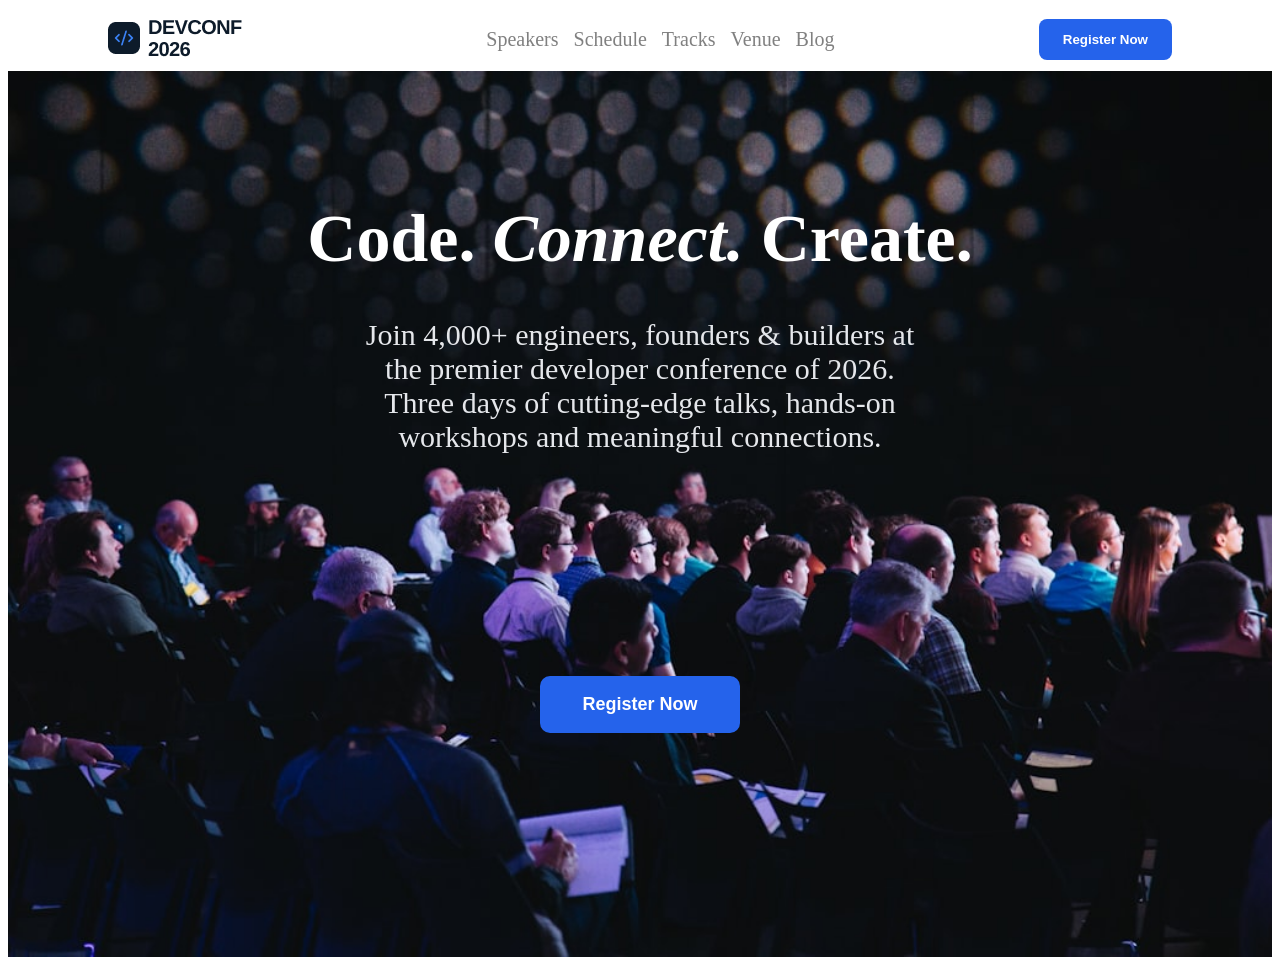
==== index.html @ 50cdba3d "fixed some github issues" ====
<!DOCTYPE html>
<html lang="en">
<head>
    <meta charset="UTF-8">
    <meta name="viewport" content="width=device-width, initial-scale=1.0">
    <title>DevConf 2026</title>
    <link rel="stylesheet" href="style.css">
</head>
<body>
    <nav class="navbar">
        <div>
            <img src="./assets/logo.png" alt="logo">
        </div>
        <div>
            <ul class="navUl">
                <li><a>Speakers</a></li>
                <li><a>Schedule</a></li>
                <li><a>Tracks</a></li>
                <li><a>Venue</a></li>
                <li><a>Blog</a></li>
            </ul>
        </div>
        <div>
            <button class="btn-primary">Register Now</button>
        </div>
    </nav>
    <section class="hero">
        <div class="hero-text">
            <h1>Code. <em>Connect.</em> Create.</h1>
        <p>Join 4,000+ engineers, founders & builders at the premier developer conference of 2026. Three days of cutting-edge talks, hands-on workshops and meaningful connections.</p>
        
        </div>
        <button class="hero-btn">Register Now</button>
    </section>
</body>
</html>
---- style.css ----
.navbar{
    display: flex;
    justify-content: space-between;
    align-items: center;
    padding: 0 100px;
}
.navUl{
    display: flex;
    gap: 15px;
    font-size: 20px;
}
.navbar li{
    color: grey;
    list-style: none;
}
.btn-primary{
    background:#2563eb;
    color:#fff;
    padding:13px 24px;
    border: none;
    border-radius:8px;
    font-weight:600;
    transition:.3s;
}

.btn-primary:hover{
    background:#1d4ed8;
}

/* Hero Section */
.hero {
    display: flex;
    align-items: center;
    flex-direction: column;
    color: white;
    background-image: url("./assets/banner.jpg");
    background-repeat: no-repeat;
    background-size: cover;
    height: 70vh;
    padding: 8rem 0;
    gap: 12rem;
}
.hero h1{
    font-size:68px;
    font-weight:800;
    margin: 0;
}
.hero p{
    font-size:30px;
    color:#e5e7eb;
    max-width: 45vw;
}

.hero-btn{
    display:inline-block;
    padding:18px 42px;
    background:#2563eb;
    color:white;
    font-size:18px;
    border: none;
    border-radius:10px;
    font-weight:600;
}

.hero-text{
    display: flex;
    flex-direction: column;
    justify-content: center;
    align-items: center;
    text-align: center;
    gap: 10px;
}
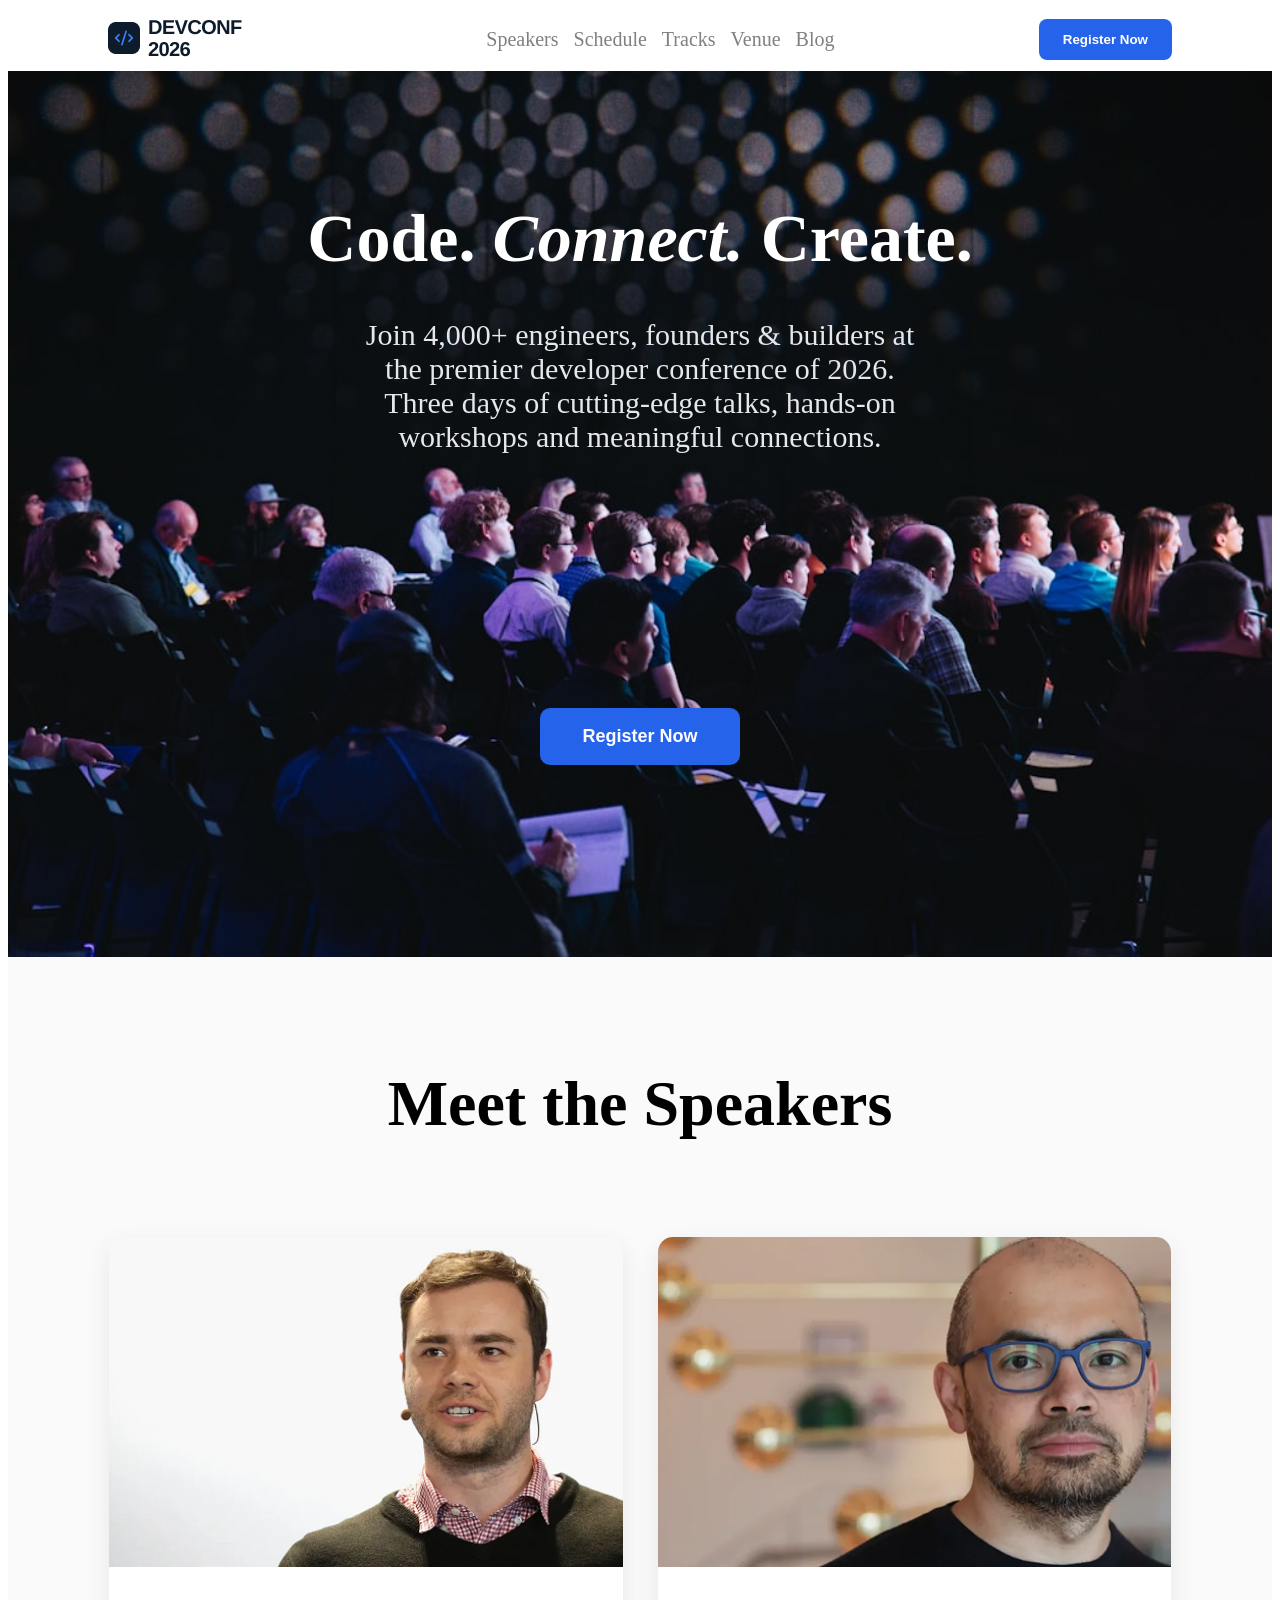
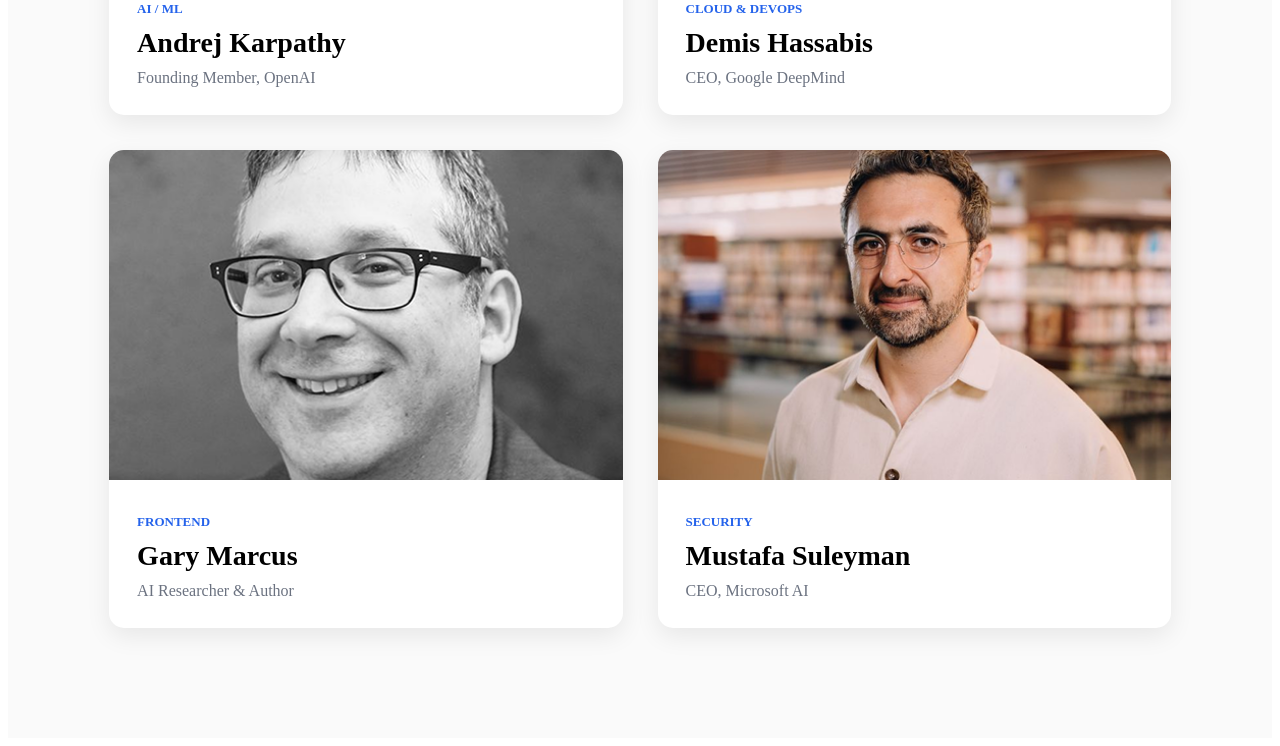
==== commit 0f7a1662: "Completed Speaker Section" ====
--- a/index.html
+++ b/index.html
@@ -24,6 +24,7 @@
             <button class="btn-primary">Register Now</button>
         </div>
     </nav>
+    <!-- Hero Section -->
     <section class="hero">
         <div class="hero-text">
             <h1>Code. <em>Connect.</em> Create.</h1>
@@ -32,5 +33,47 @@
         </div>
         <button class="hero-btn">Register Now</button>
     </section>
+    <!-- Speaker Section -->
+
+<section class="speakers">
+        <h2 class="speaker-title">Meet the Speakers</h2>
+    <div class="speaker-grid">
+        <div class="speaker-card">
+            <img src="./assets/andrej.png" alt="Speaker">
+            <div class="speaker-content">
+                <span class="category">AI / ML</span>
+                <h3>Andrej Karpathy</h3>
+                <p>Founding Member, OpenAI</p>
+            </div>
+        </div>
+
+        <div class="speaker-card">
+            <img src="./assets/demis.png" alt="Speaker">
+            <div class="speaker-content">
+                <span class="category">CLOUD & DEVOPS</span>
+                <h3>Demis Hassabis</h3>
+                <p>CEO, Google DeepMind</p>
+            </div>
+        </div>
+
+        <div class="speaker-card">
+            <img src="./assets/gary.png" alt="Speaker">
+            <div class="speaker-content">
+                <span class="category"> FRONTEND</span>
+                <h3>Gary Marcus</h3>
+                <p>AI Researcher & Author</p>
+            </div>
+        </div>
+
+        <div class="speaker-card">
+            <img src="./assets/mustafa.png" alt="Speaker">
+            <div class="speaker-content">
+                <span class="category">SECURITY</span>
+                <h3>Mustafa Suleyman</h3>
+                <p>CEO, Microsoft AI</p>
+            </div>
+        </div>
+    </div>
+</section>
 </body>
 </html>
--- a/style.css
+++ b/style.css
@@ -1,72 +1,132 @@
-.navbar{
-    display: flex;
-    justify-content: space-between;
-    align-items: center;
-    padding: 0 100px;
+.navbar {
+  display: flex;
+  justify-content: space-between;
+  align-items: center;
+  padding: 0 100px;
 }
-.navUl{
-    display: flex;
-    gap: 15px;
-    font-size: 20px;
+.navUl {
+  display: flex;
+  gap: 15px;
+  font-size: 20px;
 }
-.navbar li{
-    color: grey;
-    list-style: none;
+.navbar li {
+  color: grey;
+  list-style: none;
 }
-.btn-primary{
-    background:#2563eb;
-    color:#fff;
-    padding:13px 24px;
-    border: none;
-    border-radius:8px;
-    font-weight:600;
-    transition:.3s;
+.btn-primary {
+  background: #2563eb;
+  color: #fff;
+  padding: 13px 24px;
+  border: none;
+  border-radius: 8px;
+  font-weight: 600;
+  transition: 0.3s;
 }
 
-.btn-primary:hover{
-    background:#1d4ed8;
+.btn-primary:hover {
+  background: #1d4ed8;
 }
 
 /* Hero Section */
 .hero {
-    display: flex;
-    align-items: center;
-    flex-direction: column;
-    color: white;
-    background-image: url("./assets/banner.jpg");
-    background-repeat: no-repeat;
-    background-size: cover;
-    height: 70vh;
-    padding: 8rem 0;
-    gap: 12rem;
+  display: flex;
+  align-items: center;
+  flex-direction: column;
+  color: white;
+  background-image: url("./assets/banner.jpg");
+  background-repeat: no-repeat;
+  background-size: cover;
+  height: 70vh;
+  padding: 8rem 0;
+  gap: 14rem;
 }
-.hero h1{
-    font-size:68px;
-    font-weight:800;
-    margin: 0;
+.hero h1 {
+  font-size: 68px;
+  font-weight: 800;
+  margin: 0;
 }
-.hero p{
-    font-size:30px;
-    color:#e5e7eb;
-    max-width: 45vw;
+.hero p {
+  font-size: 30px;
+  color: #e5e7eb;
+  max-width: 45vw;
 }
 
-.hero-btn{
-    display:inline-block;
-    padding:18px 42px;
-    background:#2563eb;
-    color:white;
-    font-size:18px;
-    border: none;
-    border-radius:10px;
-    font-weight:600;
+.hero-btn {
+  display: inline-block;
+  padding: 18px 42px;
+  background: #2563eb;
+  color: white;
+  font-size: 18px;
+  border: none;
+  border-radius: 10px;
+  font-weight: 600;
+}
+.hero-btn:hover {
+  background: #1d4ed8;
+  transform: translateY(-3px);
 }
 
-.hero-text{
-    display: flex;
-    flex-direction: column;
-    justify-content: center;
-    align-items: center;
-    text-align: center;
-    gap: 10px;
+.hero-text {
+  display: flex;
+  flex-direction: column;
+  justify-content: center;
+  align-items: center;
+  text-align: center;
+  gap: 10px;
 }
+
+/* Speaker Section */
+
+.speaker-title {
+  text-align: center;
+  margin-top: 0;
+  margin-bottom: 6rem;
+  font-size: 4rem;
+  font-weight: 800;
+}
+
+.speakers {
+  padding: 110px 8%;
+  background: #fafafa;
+}
+.speaker-grid {
+  display: grid;
+  grid-template-columns: repeat(2, 1fr);
+  gap: 35px;
+  max-width: 1200px;
+  margin: auto;
+}
+
+.speaker-card {
+  background: #fff;
+  border-radius: 15px;
+  box-shadow:0 8px 25px rgba(0,0,0,.08);
+}
+
+.speaker-card img {
+  width: 100%;
+  height: 330px;
+  object-fit: cover;
+  border-radius: 15px 15px 0 0;
+}
+
+.speaker-content {
+  padding: 28px;
+}
+
+.category {
+  color: #2563eb;
+  font-size: 13px;
+  font-weight: 700;
+}
+
+.speaker-content h3 {
+  font-size: 28px;
+  margin: 10px 0;
+}
+
+.speaker-content p {
+  color: #6b7280;
+  font-size: 16px;
+  margin: 0;
+}
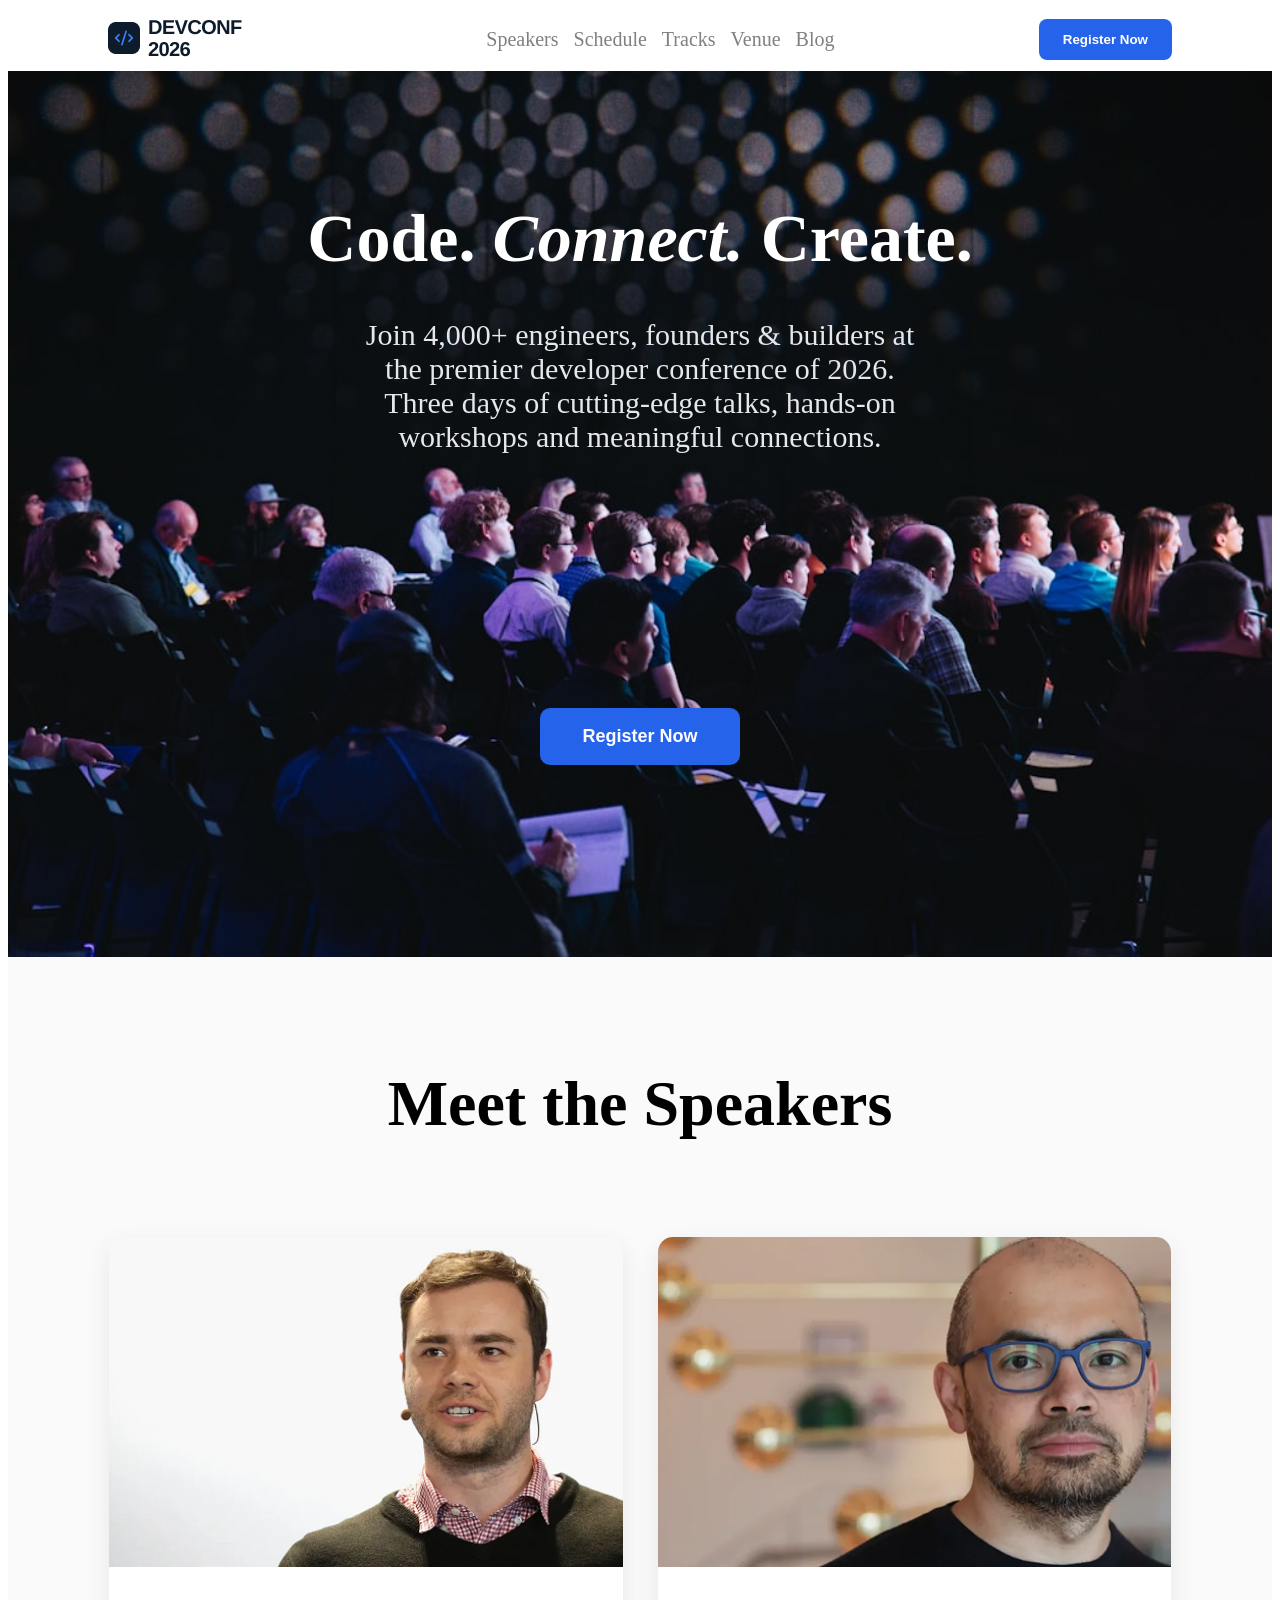
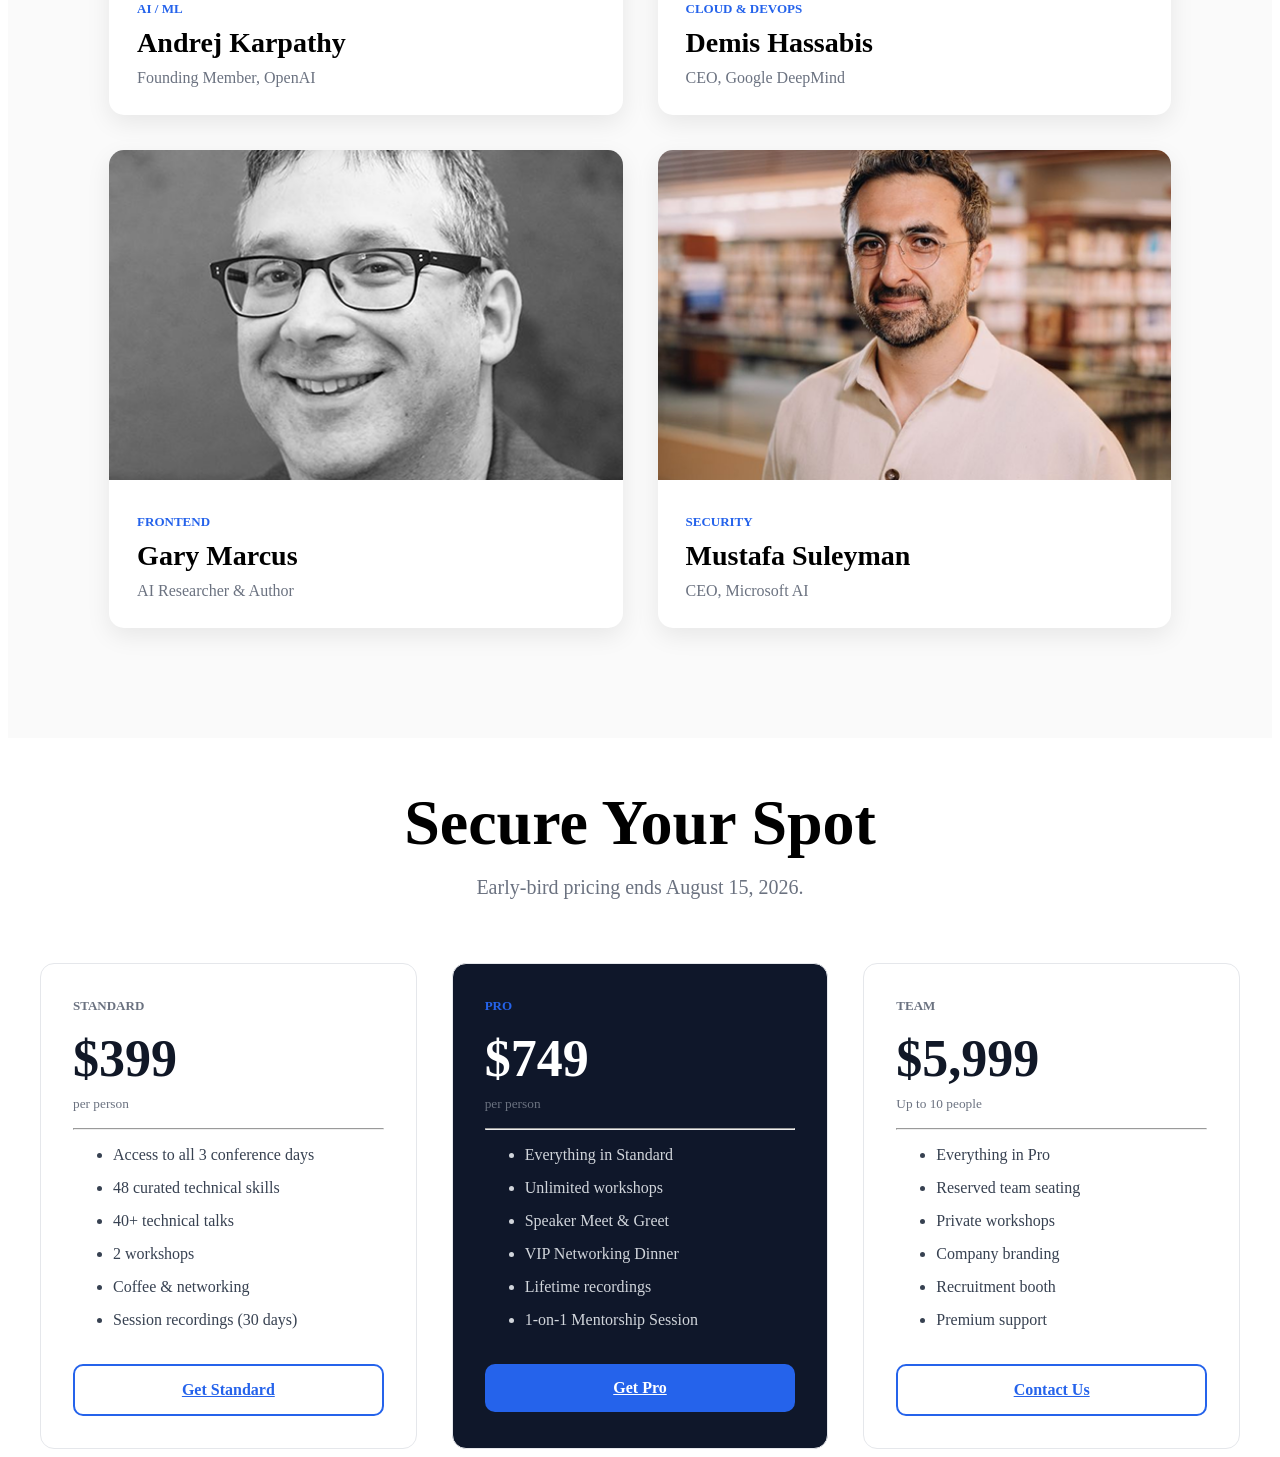
==== commit a54d040b: "Completed Pricing Section" ====
--- a/index.html
+++ b/index.html
@@ -34,8 +34,7 @@
         <button class="hero-btn">Register Now</button>
     </section>
     <!-- Speaker Section -->
-
-<section class="speakers">
+     <section class="speakers">
         <h2 class="speaker-title">Meet the Speakers</h2>
     <div class="speaker-grid">
         <div class="speaker-card">
@@ -75,5 +74,70 @@
         </div>
     </div>
 </section>
+
+<!-- Price Section -->
+
+<section class="price">
+    <div class="price-header">
+        <h2>Secure Your Spot</h2>
+        <p>Early-bird pricing ends August 15, 2026.
+        </p>
+    </div>
+
+    <div class="price-grid">
+        <div class="price-card">
+            <span class="plan">STANDARD</span>
+            <h3>$399</h3>
+            <small>per person</small>
+            <hr>
+            <ul>
+                <li> Access to all 3 conference days</li>
+                <li> 48 curated technical skills</li>
+                <li> 40+ technical talks</li>
+                <li> 2 workshops</li>
+                <li> Coffee & networking</li>
+                <li> Session recordings (30 days)</li>
+            </ul>
+            <a href="#" class="price-btn">Get Standard</a>
+        </div>
+
+        <div class="price-card featured">
+            <span class="plan">PRO</span>
+            <h3>$749</h3>
+            <small>per person</small>
+            <hr>
+            <ul>
+                <li> Everything in Standard</li>
+                <li> Unlimited workshops</li>
+                <li> Speaker Meet & Greet</li>
+                <li> VIP Networking Dinner</li>
+                <li> Lifetime recordings</li>
+                <li> 1-on-1 Mentorship Session</li>
+            </ul>
+            <a href="#" class="price-btn featured-btn">
+                Get Pro
+            </a>
+        </div>
+        <div class="price-card">
+            <span class="plan">TEAM</span>
+            <h3>$5,999</h3>
+            <small>Up to 10 people</small>
+            <hr>
+            <ul>
+                <li> Everything in Pro</li>
+                <li> Reserved team seating</li>
+                <li> Private workshops</li>
+                <li> Company branding</li>
+                <li> Recruitment booth</li>
+                <li> Premium support</li>
+            </ul>
+            <a href="#" class="price-btn">
+                Contact Us
+            </a>
+        </div>
+    </div>
+</section>
+
+<!-- Something Missing Section -->
 </body>
 </html>
--- a/style.css
+++ b/style.css
@@ -130,3 +130,116 @@
   font-size: 16px;
   margin: 0;
 }
+
+/* Price Section */
+.price-header{
+    margin-bottom: 4rem;
+}
+.price-header h2{
+  text-align: center;
+  margin-top: 3rem;
+  margin-bottom: 1rem;
+  font-size: 4rem;
+  font-weight: 800;
+}
+.price-header p{
+    color:#6b7280;
+    font-size:1.25rem;
+    text-align: center;
+    margin-bottom: 1rem;
+    max-width:700px;
+    margin:auto;
+
+}
+.price{
+    padding-top: 0;
+    background:#ffffff;
+}
+
+.price-grid{
+    max-width:1200px;
+    margin:auto;
+    display:grid;
+    grid-template-columns:repeat(3,1fr);
+    gap:35px;
+}
+
+.price-card{
+    background:#fff;
+    border-radius:14px;
+    padding: 2rem;
+    border:1px solid #e5e7eb;
+}
+
+.plan{
+    display:inline-block;
+    color:#6b7280;
+    font-size:13px;
+    font-weight:700;
+    margin-bottom:15px;
+}
+
+.price-card h3{
+    font-size:52px;
+    margin-bottom:8px;
+    margin-top: 0;
+    color:#111827;
+}
+
+.price-card small{
+    display:block;
+    margin-bottom: 1rem;
+    margin-top: 0;
+    color:#6b7280;
+}
+
+.price-card ul{
+    margin-bottom:35px;
+}
+
+.price-card li{
+    margin-bottom:15px;
+    color:#374151;
+}
+.price-btn{
+    display:block;
+    text-align:center;
+    padding:15px;
+    border-radius:10px;
+    border:2px solid #2563eb;
+    color:#2563eb;
+    font-weight:600;
+}
+
+.price-btn:hover{
+    background:#2563eb;
+    color:#fff;
+}
+
+.featured{
+    background:#0f172a;
+    color:#fff;
+}
+
+.featured h3{
+    color:#fff;
+}
+
+.featured li,
+.featured .plan{
+    color:#d1d5db;
+}
+.featured .plan{
+    color: #2563eb;
+}
+.featured-btn{
+    background:#2563eb;
+    border:none;
+    color:#fff;
+}
+
+.featured-btn:hover{
+    background:#1d4ed8;
+}
+
+/* Something Missing Section */
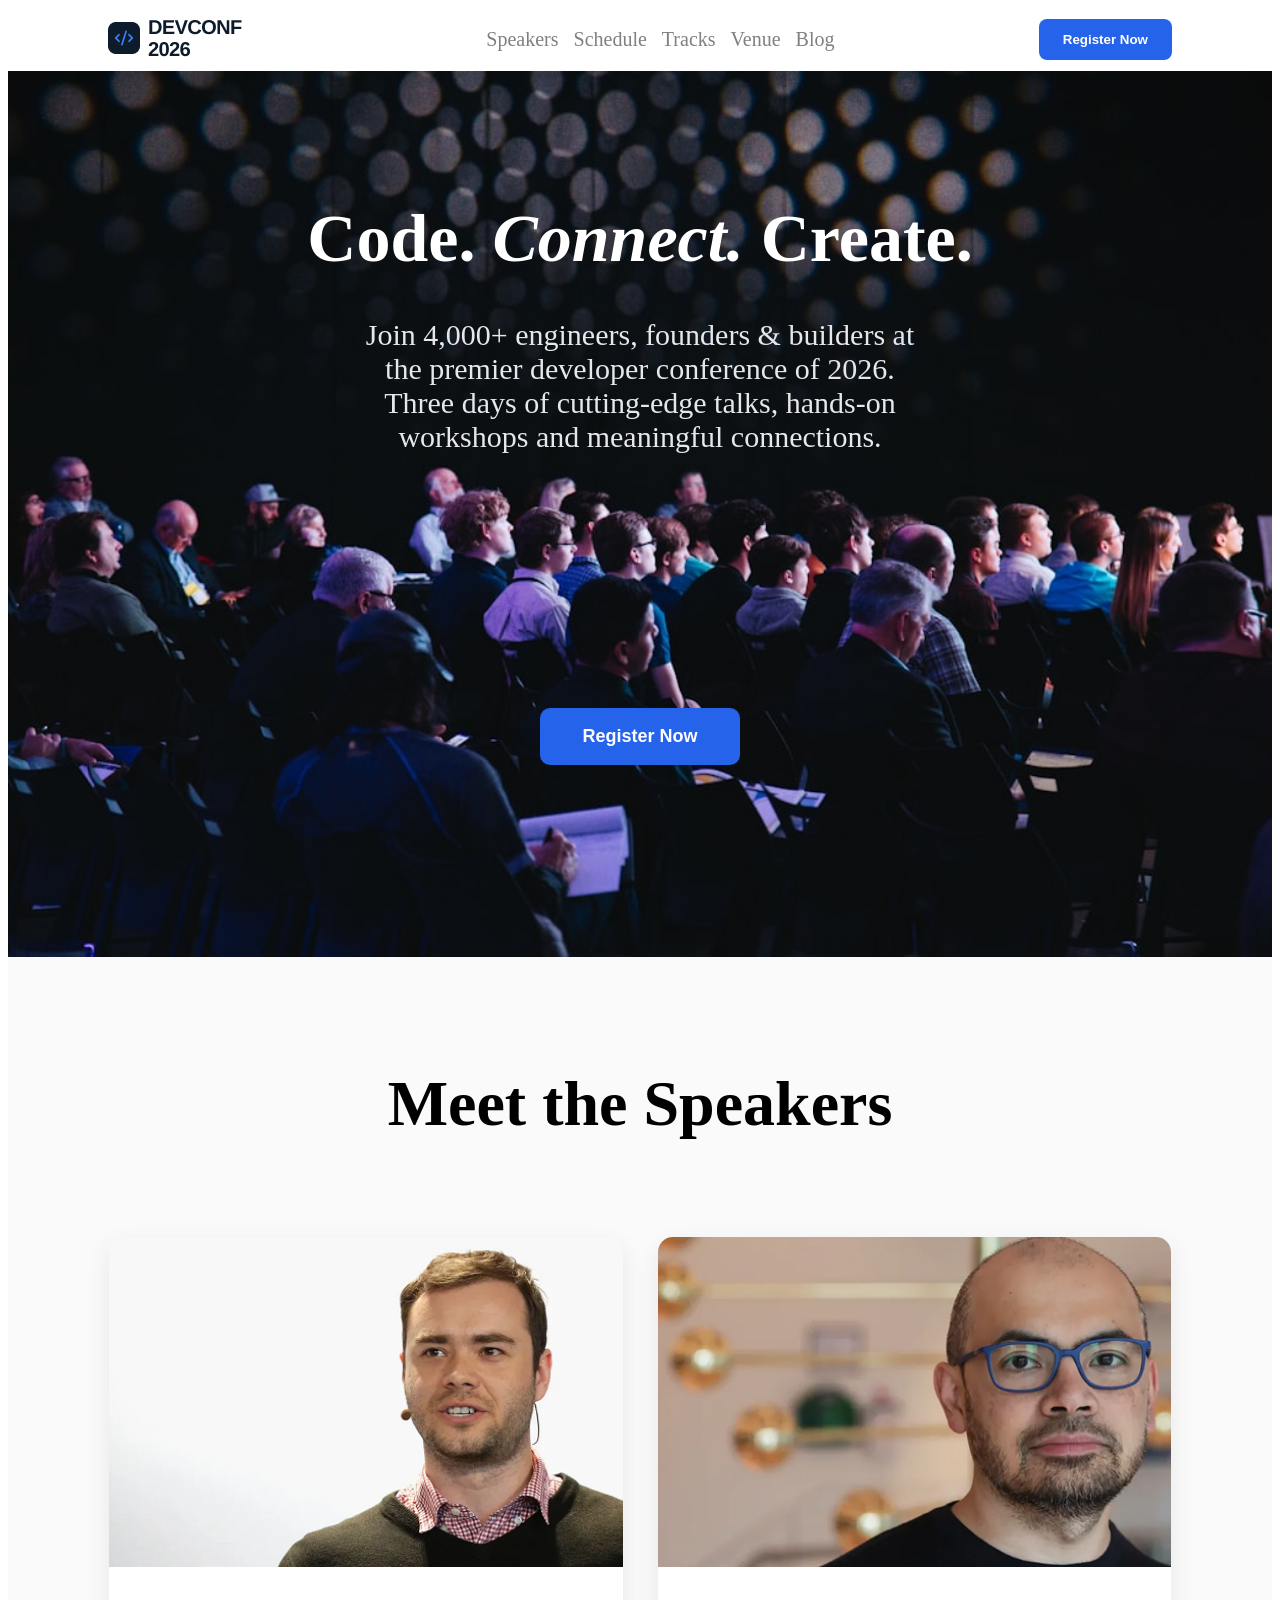
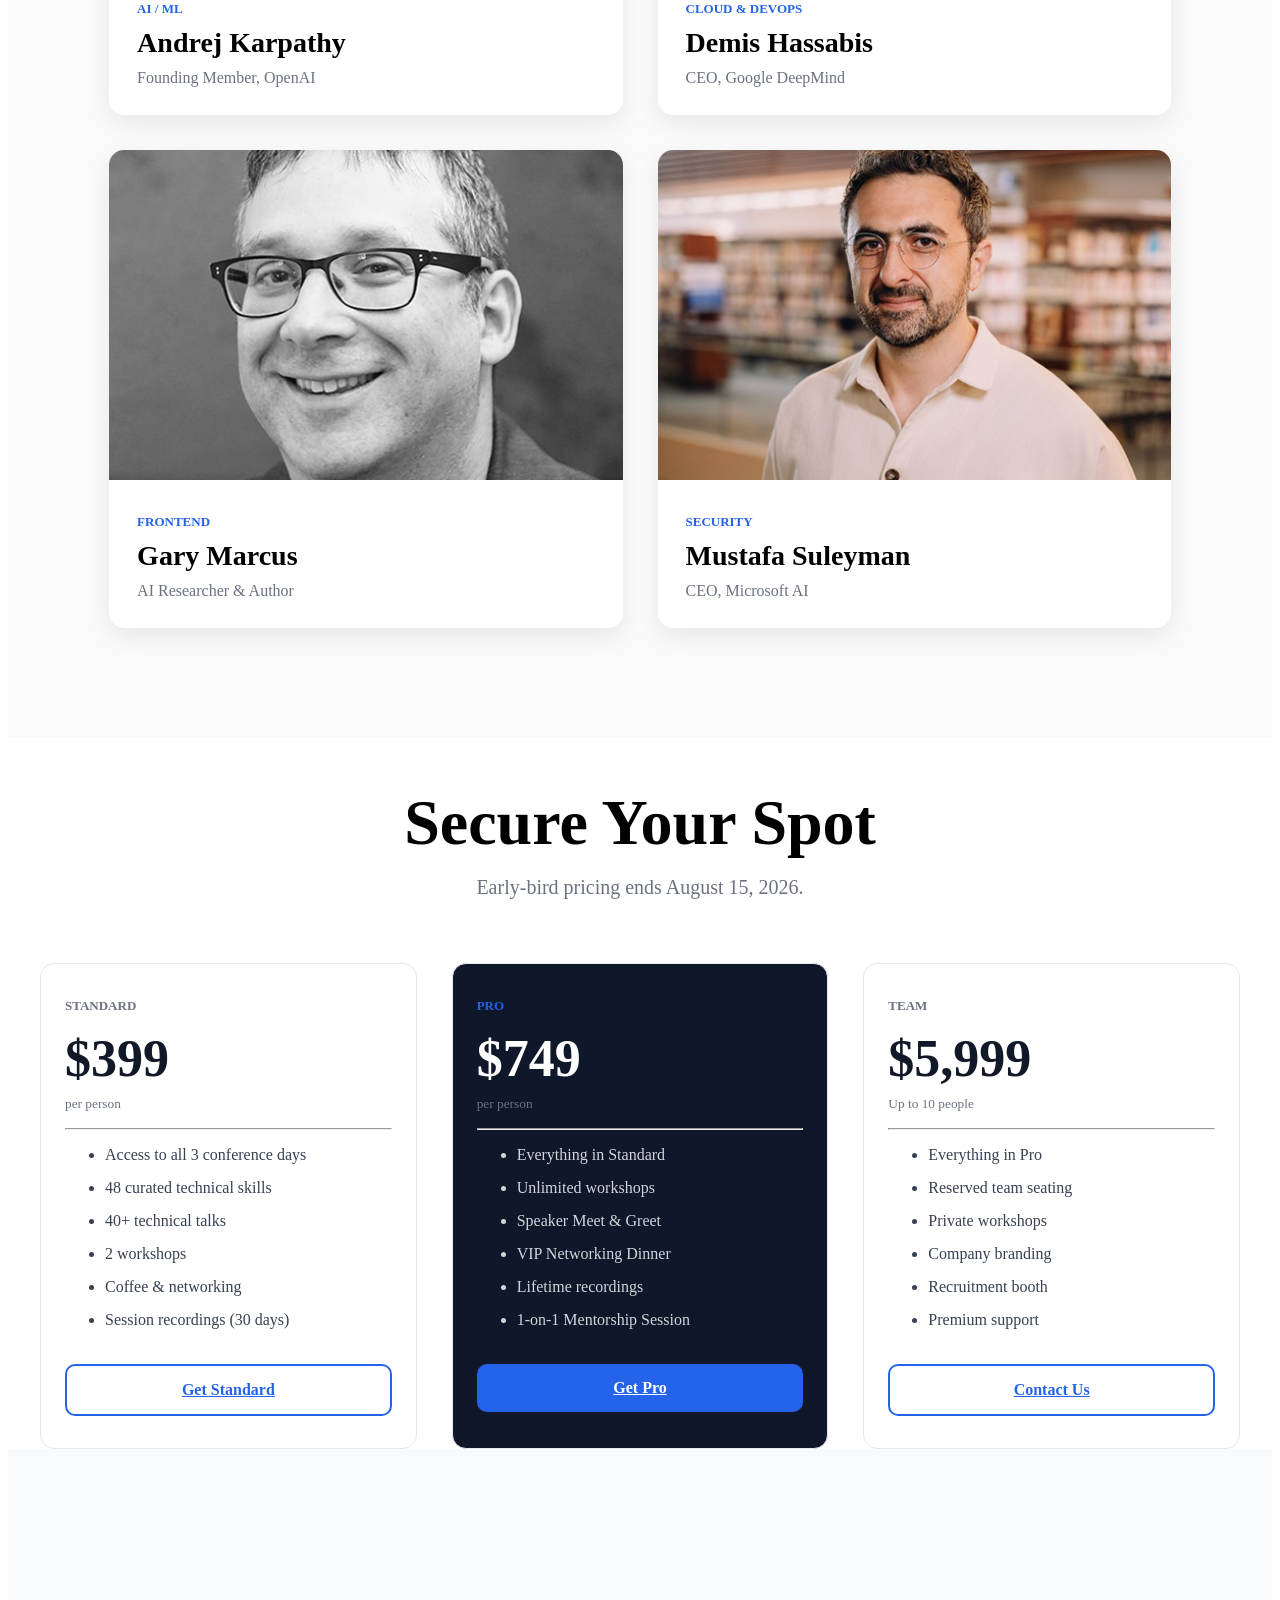
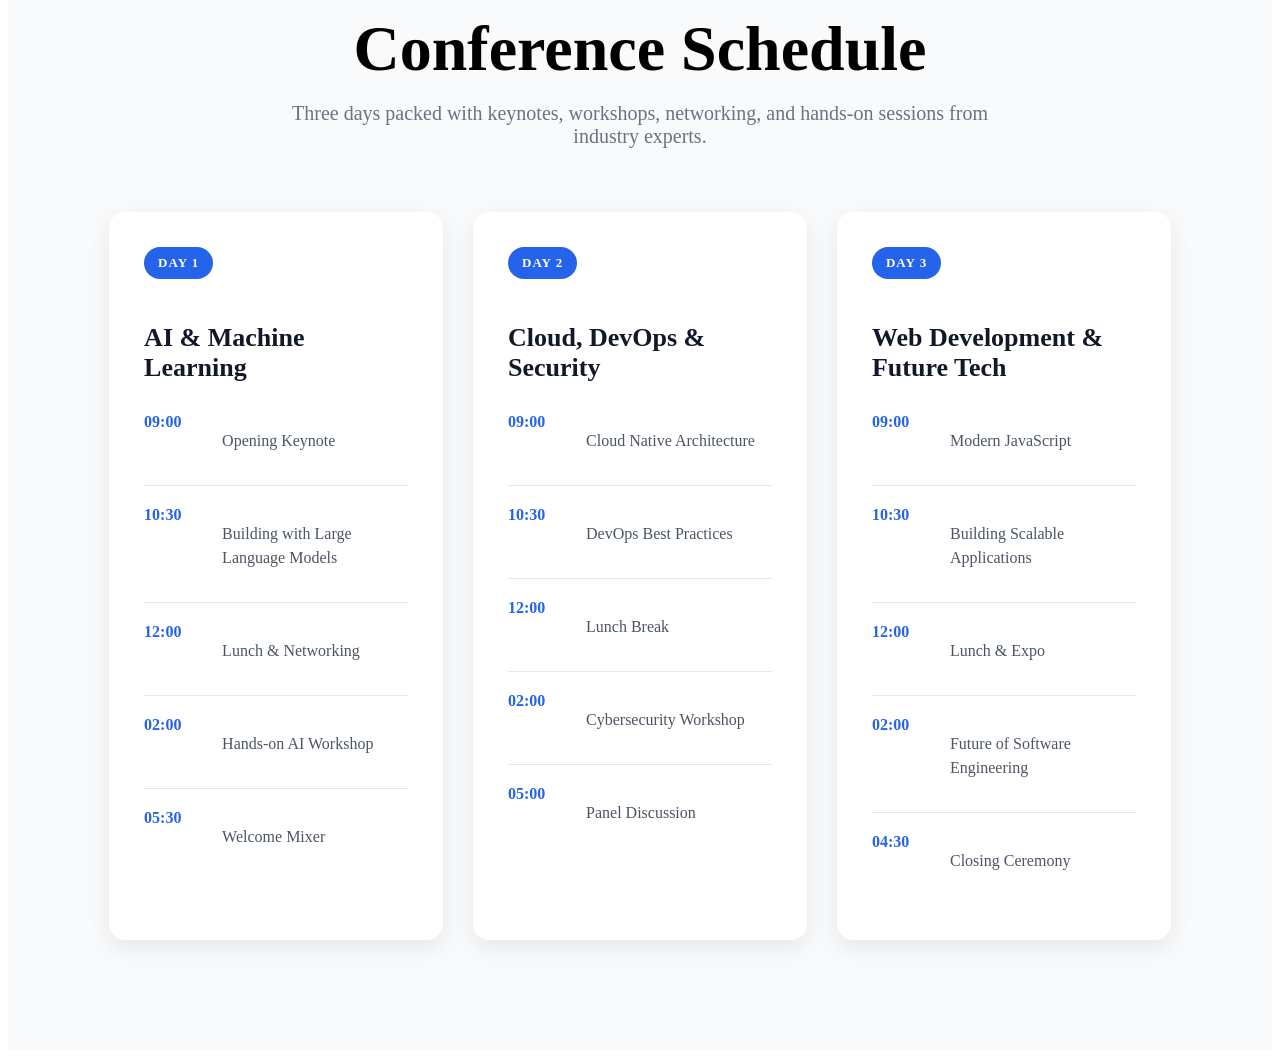
==== commit d22d604a: "Schedule section completed" ====
--- a/index.html
+++ b/index.html
@@ -139,5 +139,141 @@
 </section>
 
 <!-- Something Missing Section -->
+<!-- Schedule -->
+
+<section class="schedule">
+
+    <div class="schedule-title">
+        <h2>Conference Schedule</h2>
+        <p>
+            Three days packed with keynotes, workshops, networking,
+            and hands-on sessions from industry experts.
+        </p>
+    </div>
+
+    <div class="schedule-grid">
+
+        <!-- DAY 1 -->
+
+        <div class="day-card">
+
+            <span class="day">DAY 1</span>
+
+            <h3>AI & Machine Learning</h3>
+
+            <div class="timeline">
+
+                <div class="event">
+                    <span>09:00</span>
+                    <p>Opening Keynote</p>
+                </div>
+
+                <div class="event">
+                    <span>10:30</span>
+                    <p>Building with Large Language Models</p>
+                </div>
+
+                <div class="event">
+                    <span>12:00</span>
+                    <p>Lunch & Networking</p>
+                </div>
+
+                <div class="event">
+                    <span>02:00</span>
+                    <p>Hands-on AI Workshop</p>
+                </div>
+
+                <div class="event">
+                    <span>05:30</span>
+                    <p>Welcome Mixer</p>
+                </div>
+
+            </div>
+
+        </div>
+
+        <!-- DAY 2 -->
+
+        <div class="day-card">
+
+            <span class="day">DAY 2</span>
+
+            <h3>Cloud, DevOps & Security</h3>
+
+            <div class="timeline">
+
+                <div class="event">
+                    <span>09:00</span>
+                    <p>Cloud Native Architecture</p>
+                </div>
+
+                <div class="event">
+                    <span>10:30</span>
+                    <p>DevOps Best Practices</p>
+                </div>
+
+                <div class="event">
+                    <span>12:00</span>
+                    <p>Lunch Break</p>
+                </div>
+
+                <div class="event">
+                    <span>02:00</span>
+                    <p>Cybersecurity Workshop</p>
+                </div>
+
+                <div class="event">
+                    <span>05:00</span>
+                    <p>Panel Discussion</p>
+                </div>
+
+            </div>
+
+        </div>
+
+        <!-- DAY 3 -->
+
+        <div class="day-card">
+
+            <span class="day">DAY 3</span>
+
+            <h3>Web Development & Future Tech</h3>
+
+            <div class="timeline">
+
+                <div class="event">
+                    <span>09:00</span>
+                    <p>Modern JavaScript</p>
+                </div>
+
+                <div class="event">
+                    <span>10:30</span>
+                    <p>Building Scalable Applications</p>
+                </div>
+
+                <div class="event">
+                    <span>12:00</span>
+                    <p>Lunch & Expo</p>
+                </div>
+
+                <div class="event">
+                    <span>02:00</span>
+                    <p>Future of Software Engineering</p>
+                </div>
+
+                <div class="event">
+                    <span>04:30</span>
+                    <p>Closing Ceremony</p>
+                </div>
+
+            </div>
+
+        </div>
+
+    </div>
+
+</section>
+
+
 </body>
 </html>
--- a/style.css
+++ b/style.css
@@ -167,7 +167,7 @@
 .price-card{
     background:#fff;
     border-radius:14px;
-    padding: 2rem;
+    padding: 2rem 1.5rem;
     border:1px solid #e5e7eb;
 }
 
@@ -243,3 +243,150 @@
 }
 
 /* Something Missing Section */
+/* Schedule */
+
+.schedule{
+
+    padding:110px 8%;
+
+    background:#f8fafc;
+}
+
+.schedule-title{
+    margin-bottom: 4rem;
+}
+
+.schedule-title h2{
+
+  text-align: center;
+
+  margin-bottom: 1rem;
+
+  font-size: 4rem;
+
+  font-weight: 800;
+
+}
+
+.schedule-title p{
+
+    color:#6b7280;
+
+    font-size:1.25rem;
+
+    text-align: center;
+
+    margin-bottom: 1rem;
+
+    max-width:700px;
+
+    margin:auto;
+
+}
+.schedule-grid{
+
+    max-width:1200px;
+
+    margin:auto;
+
+    display:grid;
+
+    grid-template-columns:repeat(3,1fr);
+
+    gap:30px;
+}
+
+.day-card{
+
+    background:#fff;
+
+    border-radius:16px;
+
+    padding:35px;
+
+    box-shadow:0 8px 25px rgba(0,0,0,.08);
+
+    transition:.3s;
+}
+
+.day-card:hover{
+
+    transform:translateY(-8px);
+
+    box-shadow:0 20px 40px rgba(0,0,0,.12);
+}
+
+.day{
+
+    display:inline-block;
+
+    background:#2563eb;
+
+    color:#fff;
+
+    padding:8px 14px;
+
+    border-radius:30px;
+
+    font-size:13px;
+
+    font-weight:700;
+
+    letter-spacing:1px;
+
+    margin-bottom:18px;
+}
+
+.day-card h3{
+
+    margin-bottom:30px;
+
+    font-size:26px;
+
+    color:#111827;
+}
+
+.timeline{
+
+    display:flex;
+
+    flex-direction:column;
+
+    gap:20px;
+}
+
+.event{
+
+    display:flex;
+
+    gap:18px;
+
+    align-items:flex-start;
+
+    padding-bottom:16px;
+
+    border-bottom:1px solid #e5e7eb;
+}
+
+.event:last-child{
+
+    border-bottom:none;
+}
+
+.event span{
+
+    min-width:60px;
+
+    font-weight:700;
+
+    color:#2563eb;
+}
+
+.event p{
+
+    color:#4b5563;
+
+    line-height:1.5;
+}
+
+/* Footer Section */
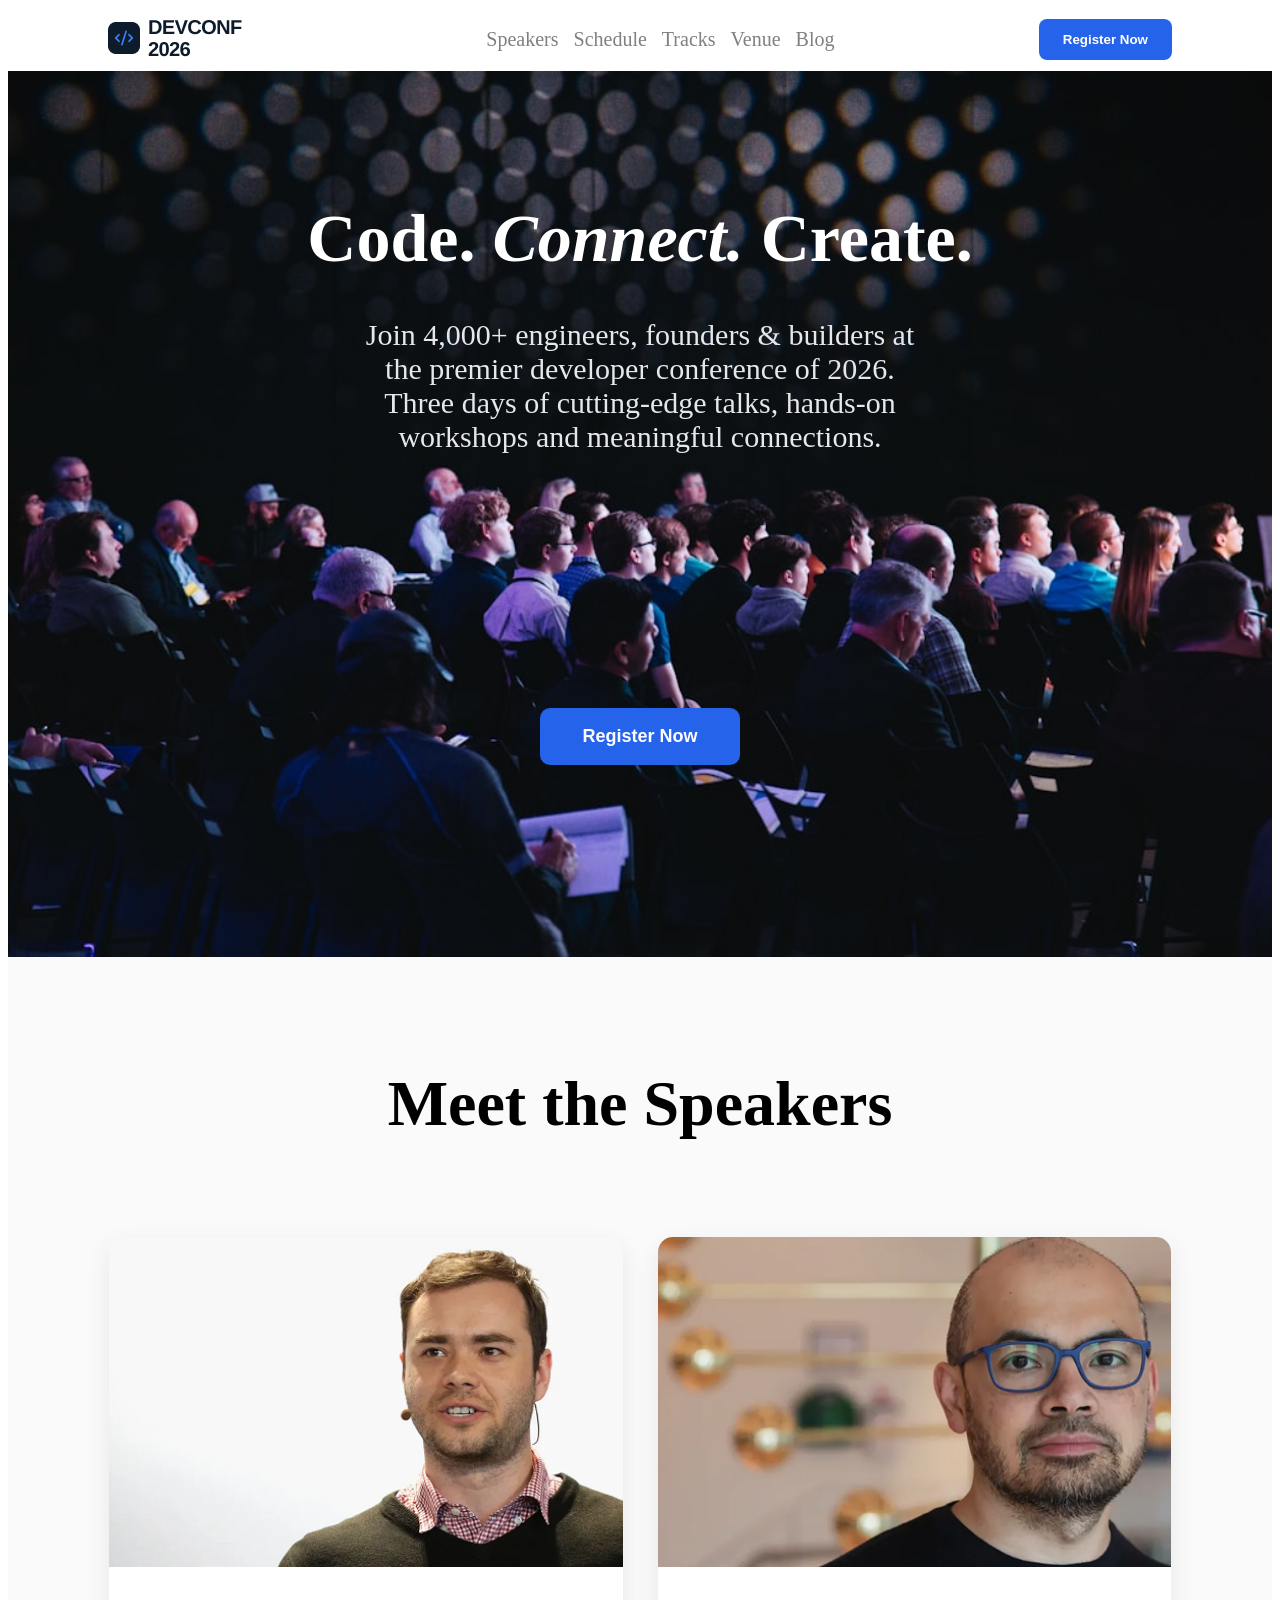
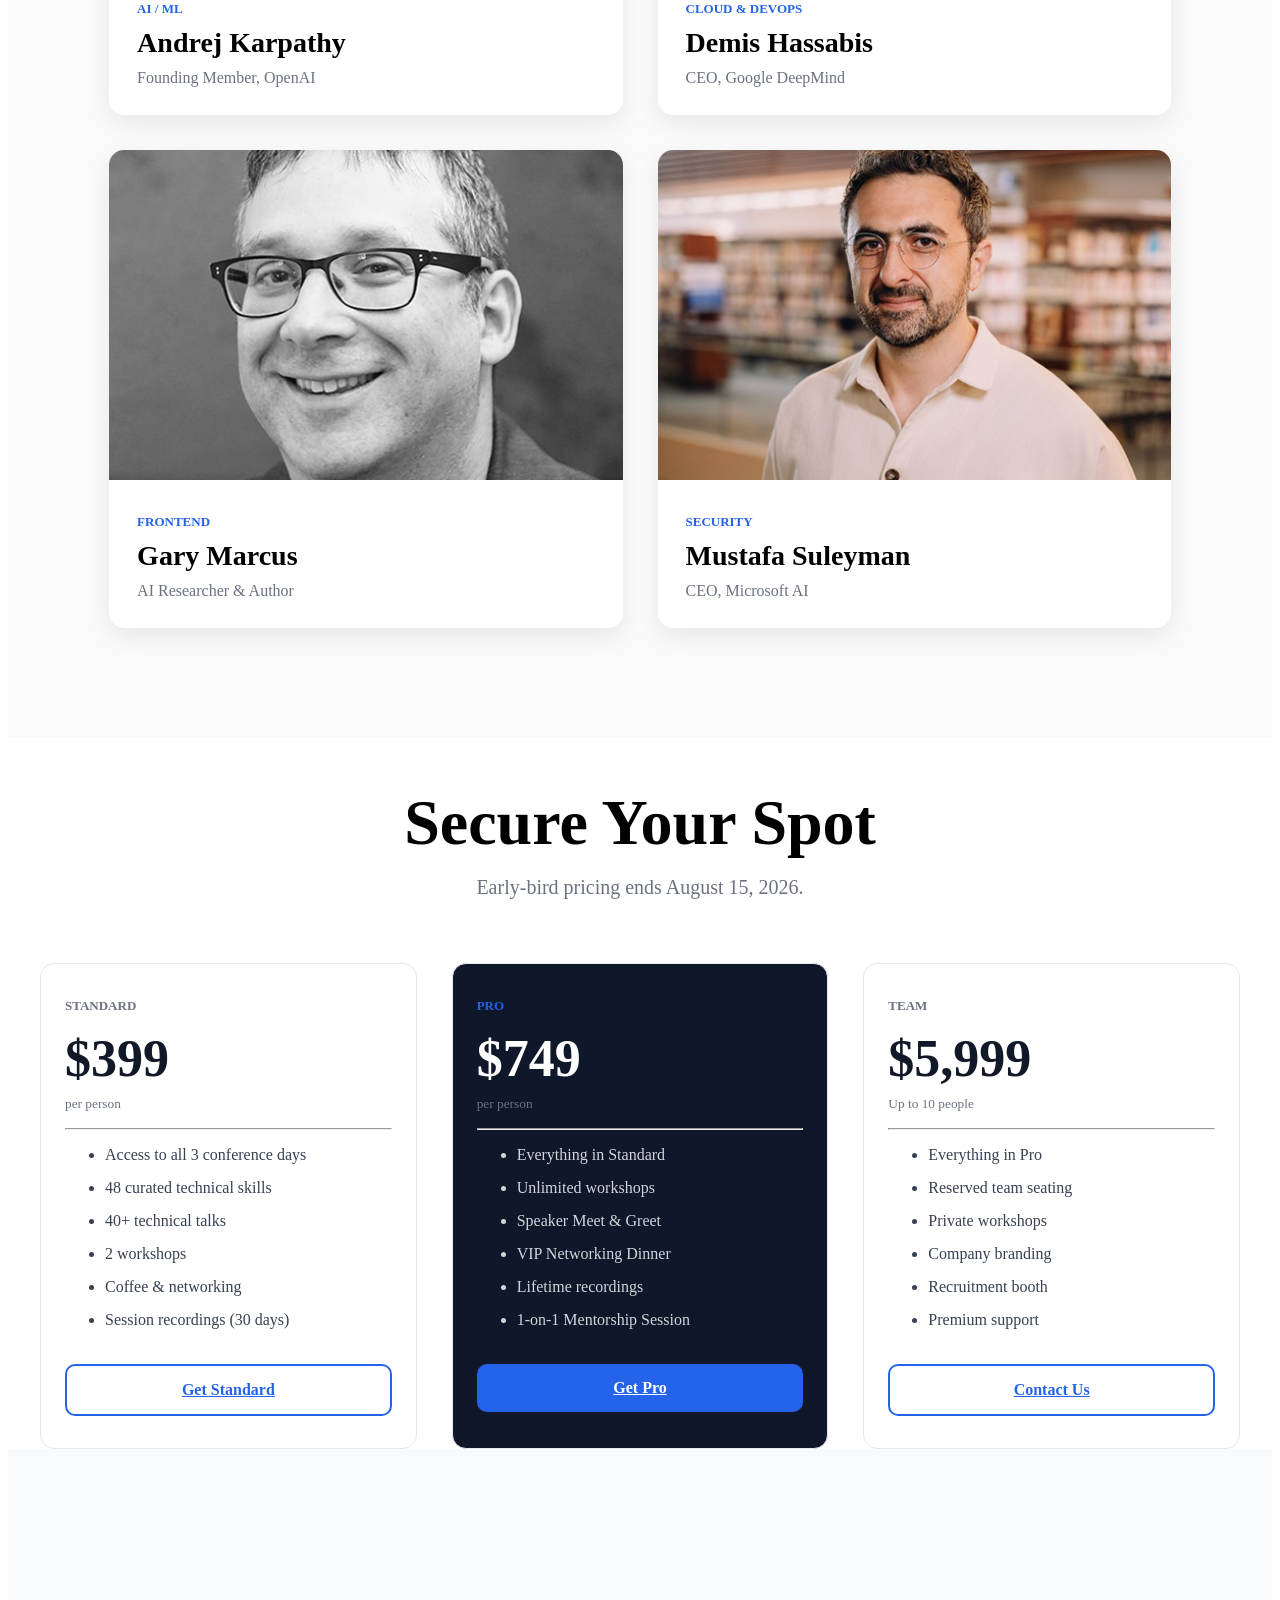
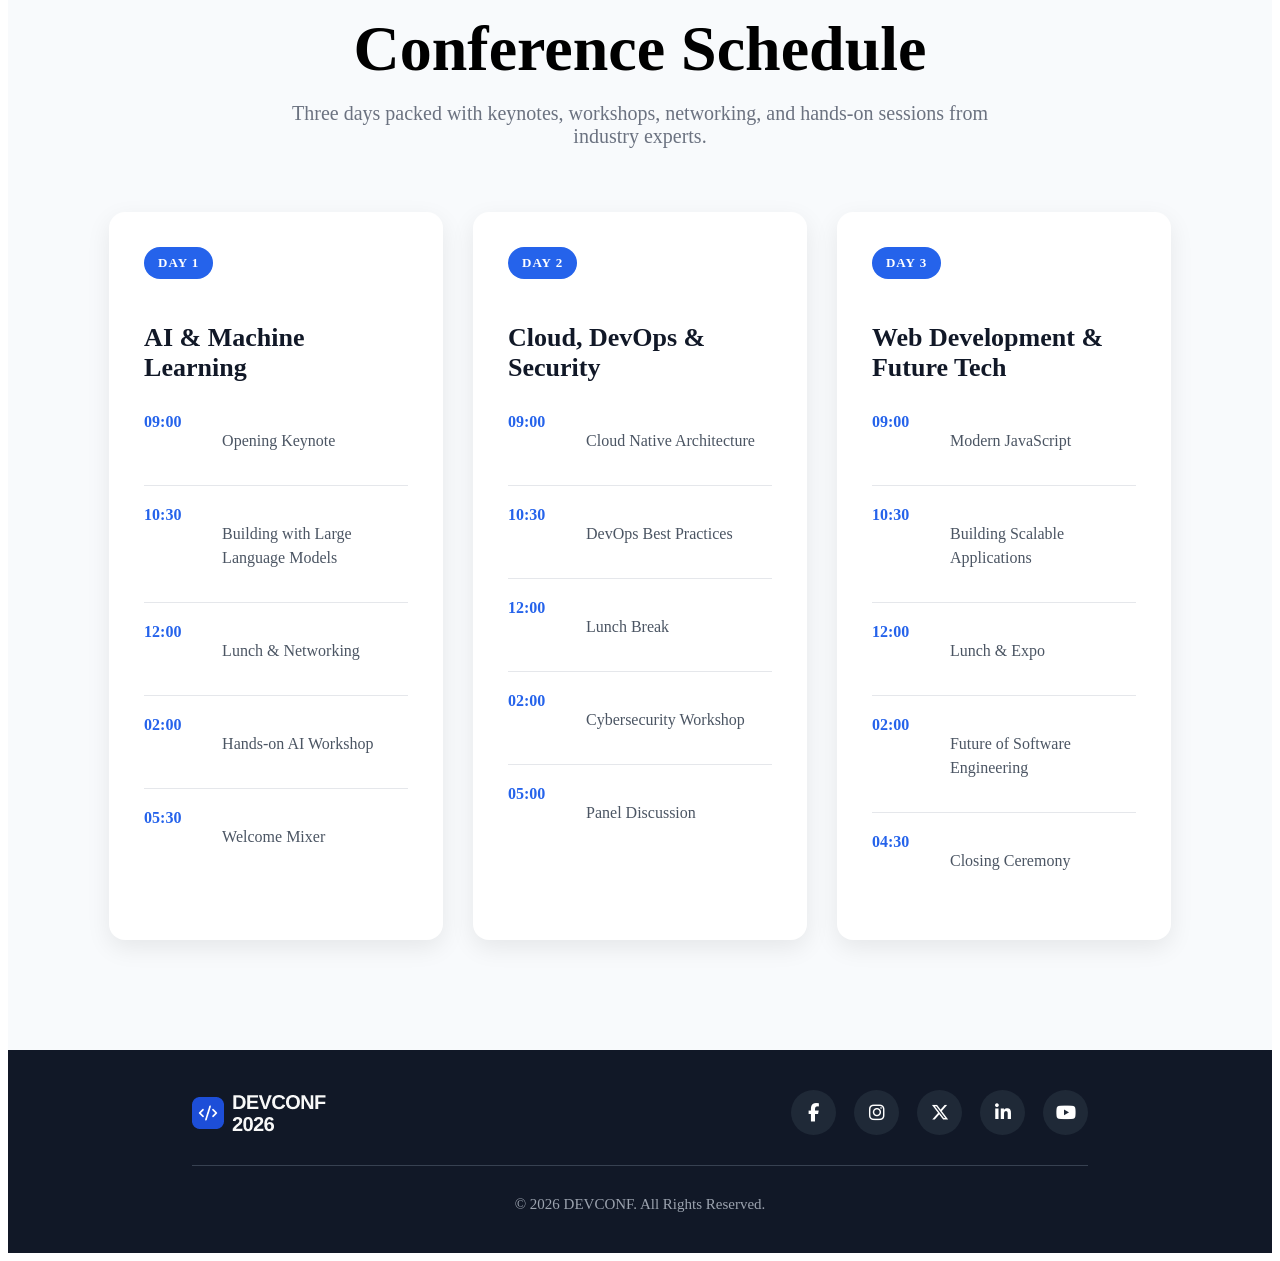
==== commit ee9d54ff: "Completed Footer Section" ====
--- a/index.html
+++ b/index.html
@@ -5,6 +5,7 @@
     <meta name="viewport" content="width=device-width, initial-scale=1.0">
     <title>DevConf 2026</title>
     <link rel="stylesheet" href="style.css">
+    <link rel="stylesheet" href="https://cdnjs.cloudflare.com/ajax/libs/font-awesome/6.5.1/css/all.min.css">
 </head>
 <body>
     <nav class="navbar">
@@ -274,6 +275,23 @@
 
 </section>
 
-
+<!-- Footer -->
+
+<footer>
+    <div class="footer-top">
+        <img src="./assets/footer-logo.png" alt="footer-logo" class="footer-logo">
+        <div class="social-links">
+            <a href="#"><i class="fab fa-facebook-f"></i></a>
+            <a href="#"><i class="fab fa-instagram"></i></a>
+            <a href="#"><i class="fab fa-x-twitter"></i></a>
+            <a href="#"><i class="fab fa-linkedin-in"></i></a>
+            <a href="#"><i class="fab fa-youtube"></i></a>
+        </div>
+    </div>
+    <hr>
+    <div class="copyright">
+        <p>© 2026 DEVCONF. All Rights Reserved.</p>
+    </div>
+</footer>
 </body>
 </html>
--- a/style.css
+++ b/style.css
@@ -389,4 +389,68 @@
     line-height:1.5;
 }
 
-/* Footer Section */+/* Footer Section */
+
+footer{
+    background:#111827;
+    padding:40px 8% 25px;
+}
+
+.footer-top{
+    max-width: 70vw;
+    margin:auto;
+    display:flex;
+    justify-content:space-between;
+    align-items:center;
+    flex-wrap:wrap;
+    gap:20px;
+}
+
+.footer-logo .logo-text h3{
+    color:#fff;
+}
+
+.footer-logo .logo-text span{
+    color:#9ca3af;
+}
+
+.social-links{
+    display:flex;
+    gap:18px;
+}
+
+.social-links a{
+    text-decoration: none;
+    width:45px;
+    height:45px;
+    background:#1f2937;
+    color:#fff;
+    border-radius:50%;
+    display:flex;
+    justify-content:center;
+    align-items:center;
+    font-size:18px;
+    transition:.3s;
+}
+
+.social-links a:hover{
+    background:#2563eb;
+    transform:translateY(-4px);
+}
+
+footer hr{
+    border:none;
+    height:1px;
+    background:#374151;
+    margin:30px auto;
+    max-width:70vw;
+}
+
+.copyright{
+    text-align:center;
+}
+
+.copyright p{
+    color:#9ca3af;
+    font-size:15px;
+}
